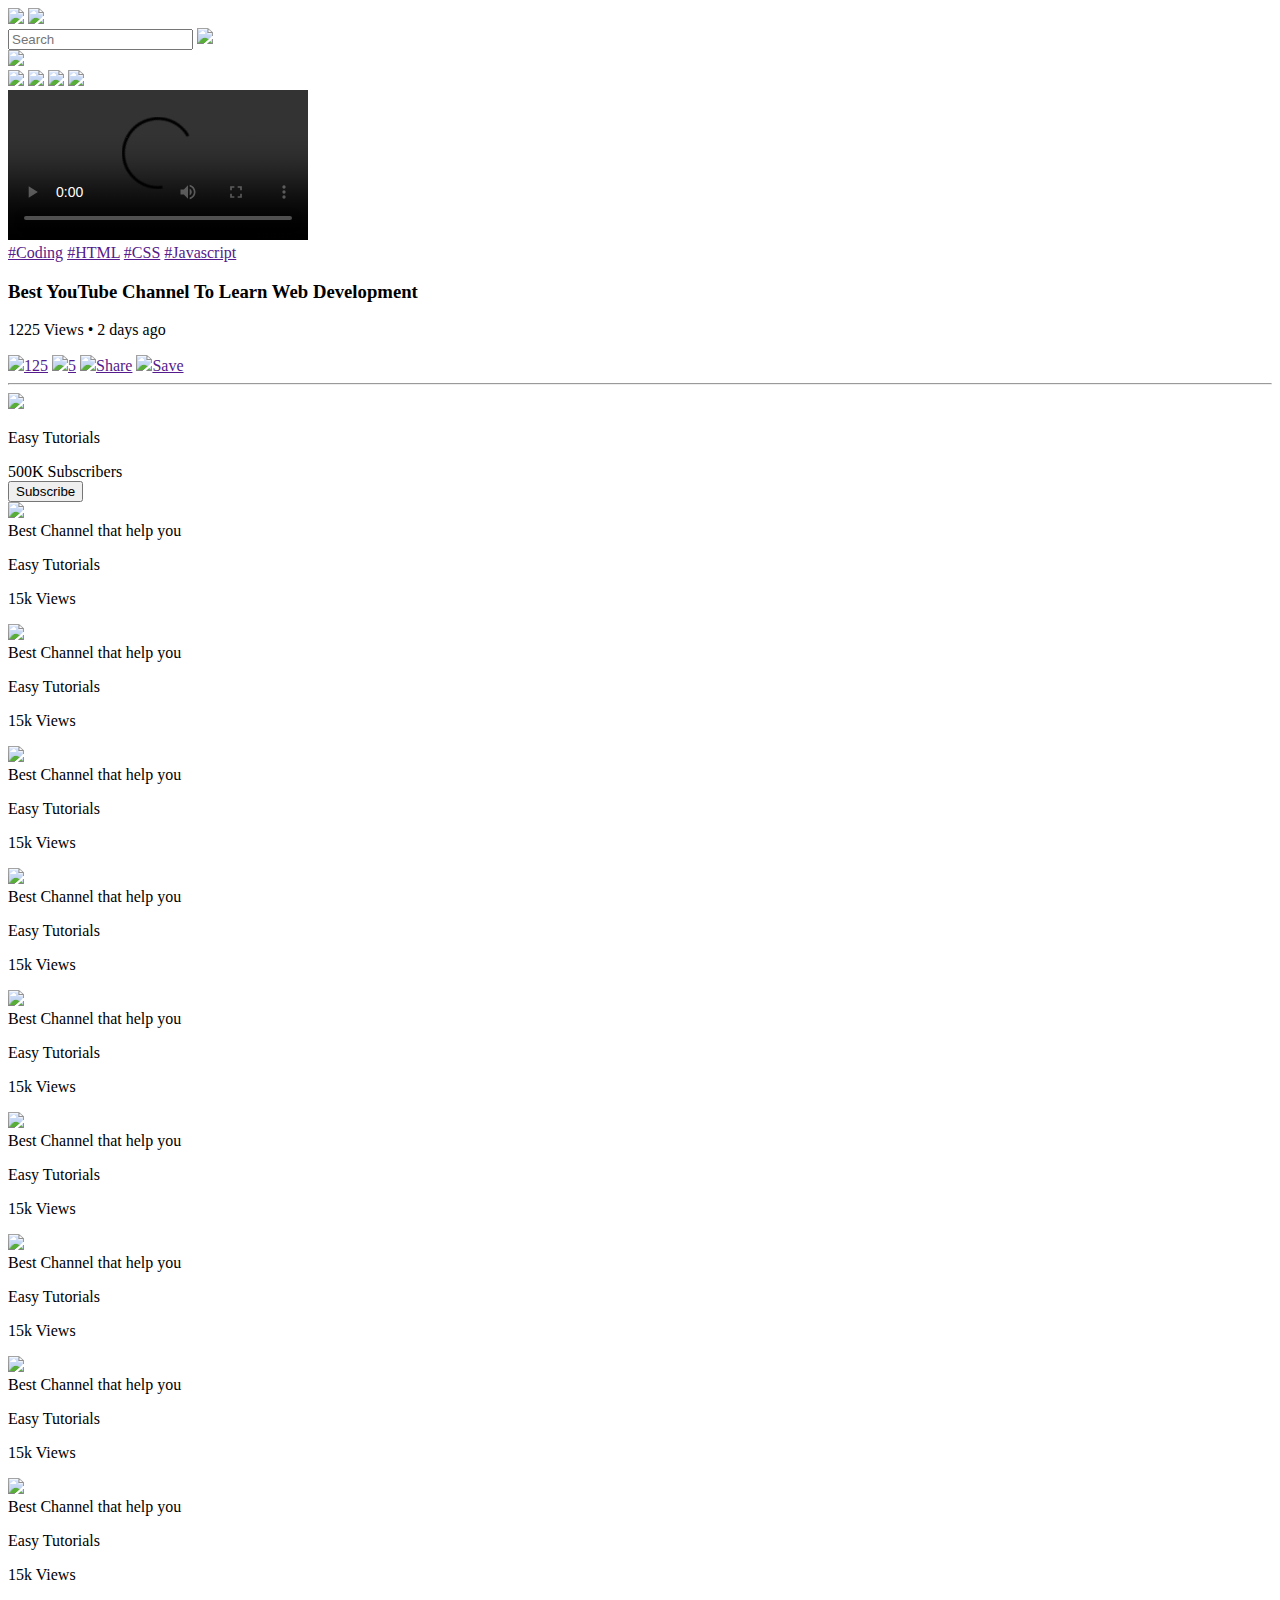
==== play-vedio.html @ 4012acb5 "Create play-vedio.html" ====
<!DOCTYPE html>
<html lang="en">
<head>
    <meta charset="UTF-8">
    <meta http-equiv="X-UA-Compatible" content="IE=edge">
    <meta name="viewport" content="width=device-width, initial-scale=1.0">
    <title>Play Vedio</title>
    <link rel="stylesheet" href="style.css">

</head>
<body>
    <nav class="flex-div">
        <div class="nav-left flex-div">
            <img src = "images/menu.png" class="menu-icon">
            <img src = "images/logo.png" class="logo">
        </div>
        <div class="nav-middle flex-div">
            <div class="search-box flex-div">
                <input type="text" placeholder="Search">
                <img src="images/search.png">
            </div> 
            <img src="images/voice-search.png" class="mic-icon">
        </div>
        <div class="nav-right flex-div" >
            <img src="images/upload.png">
            <img src="images/more.png">
            <img src="images/notification.png">
            <img src="images/Jack.png" class="user-icon">
        </div>
    </nav>

    <div class="container play-container">
        <div class="row">
            <div class="play-vedio">
                 <video controls> 
                    <source src="images/video.mp4" type="video/mp4"> 
                  </video> 

                  <div class="tags">
                    <a href="">#Coding</a>
                    <a href="">#HTML</a>
                    <a href="">#CSS</a>
                    <a href="">#Javascript</a>
                  </div>
                  <h3>Best YouTube Channel To Learn Web Development</h3>
                  <div class="play-vedio-info">
                    <p>1225 Views &bull; 2 days ago</p>
                    <div>
                        <a href=""><img src="images/like.png">125</a>
                        <a href=""><img src="images/dislike.png">5</a>
                        <a href=""><img src="images/share.png">Share</a>
                        <a href=""><img src="images/save.png">Save</a>
                      </div>  

                  </div>
                  <hr>
                  <div class="publisher">
                    <img src="images/Jack.png">
                    <div>
                        <p>Easy Tutorials</p>
                        <span>500K Subscribers</span>
                    </div>
                    <button type="button">Subscribe</button>
                  </div>
                  
            </div>
            <div class="right-sidebar">


                <div class="side-vedio-list">
                    <a  href="" class="small-thumbnail"><img src="images/thumbnail1.png"></a>
                     <div class="vid-info">
                        <a>Best Channel that help you</a>
                        <p>Easy Tutorials</p>
                        <p>15k Views</p>
                    </div>
                </div>

                <div class="side-vedio-list">
                    <a  href="" class="small-thumbnail"><img src="images/thumbnail2.png"></a>
                     <div class="vid-info">
                        <a>Best Channel that help you</a>
                        <p>Easy Tutorials</p>
                        <p>15k Views</p>
                    </div>
                </div>
                <div class="side-vedio-list">
                    <a  href="" class="small-thumbnail"><img src="images/thumbnail3.png"></a>
                     <div class="vid-info">
                        <a>Best Channel that help you</a>
                        <p>Easy Tutorials</p>
                        <p>15k Views</p>
                    </div>
                </div>
                <div class="side-vedio-list">
                    <a  href="" class="small-thumbnail"><img src="images/thumbnail4.png"></a>
                     <div class="vid-info">
                        <a>Best Channel that help you</a>
                        <p>Easy Tutorials</p>
                        <p>15k Views</p>
                    </div>
                </div>
                <div class="side-vedio-list">
                    <a  href="" class="small-thumbnail"><img src="images/thumbnail5.png"></a>
                     <div class="vid-info">
                        <a>Best Channel that help you</a>
                        <p>Easy Tutorials</p>
                        <p>15k Views</p>
                    </div>
                </div>
                <div class="side-vedio-list">
                    <a  href="" class="small-thumbnail"><img src="images/thumbnail6.png"></a>
                     <div class="vid-info">
                        <a>Best Channel that help you</a>
                        <p>Easy Tutorials</p>
                        <p>15k Views</p>
                    </div>
                </div>
                <div class="side-vedio-list">
                    <a  href="" class="small-thumbnail"><img src="images/thumbnail7.png"></a>
                     <div class="vid-info">
                        <a>Best Channel that help you</a>
                        <p>Easy Tutorials</p>
                        <p>15k Views</p>
                    </div>
                </div>
                <div class="side-vedio-list">
                    <a  href="" class="small-thumbnail"><img src="images/thumbnail8.png"></a>
                     <div class="vid-info">
                        <a>Best Channel that help you</a>
                        <p>Easy Tutorials</p>
                        <p>15k Views</p>
                    </div>
                </div>
                <div class="side-vedio-list">
                    <a  href="" class="small-thumbnail"><img src="images/thumbnail1.png"></a>
                     <div class="vid-info">
                        <a>Best Channel that help you</a>
                        <p>Easy Tutorials</p>
                        <p>15k Views</p>
                    </div>
                </div>
            </div>
        </div>
    </div>
</body>
</html>
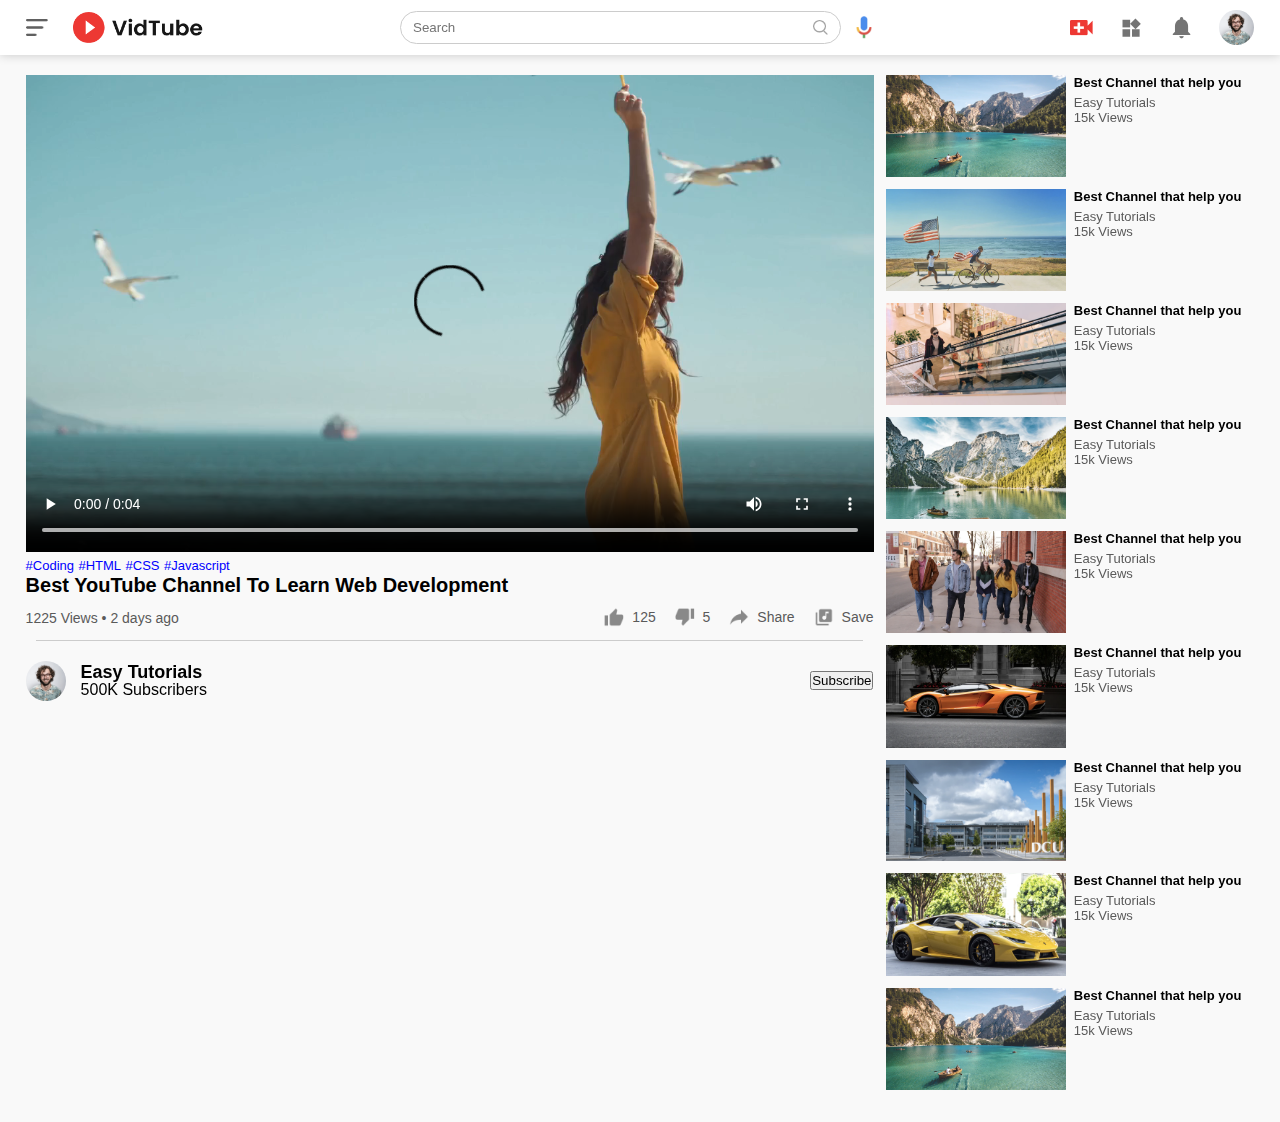
==== commit 5960ff68: "Update play-vedio.html" ====
--- a/play-vedio.html
+++ b/play-vedio.html
@@ -11,21 +11,21 @@
 <body>
     <nav class="flex-div">
         <div class="nav-left flex-div">
-            <img src = "images/menu.png" class="menu-icon">
-            <img src = "images/logo.png" class="logo">
+            <img src = "menu.png" class="menu-icon">
+            <img src = "logo.png" class="logo">
         </div>
         <div class="nav-middle flex-div">
             <div class="search-box flex-div">
                 <input type="text" placeholder="Search">
-                <img src="images/search.png">
+                <img src="search.png">
             </div> 
-            <img src="images/voice-search.png" class="mic-icon">
+            <img src="voice-search.png" class="mic-icon">
         </div>
         <div class="nav-right flex-div" >
-            <img src="images/upload.png">
-            <img src="images/more.png">
-            <img src="images/notification.png">
-            <img src="images/Jack.png" class="user-icon">
+            <img src="upload.png">
+            <img src="more.png">
+            <img src="notification.png">
+            <img src="Jack.png" class="user-icon">
         </div>
     </nav>
 
@@ -33,7 +33,7 @@
         <div class="row">
             <div class="play-vedio">
                  <video controls> 
-                    <source src="images/video.mp4" type="video/mp4"> 
+                    <source src="video.mp4" type="video/mp4"> 
                   </video> 
 
                   <div class="tags">
@@ -46,16 +46,16 @@
                   <div class="play-vedio-info">
                     <p>1225 Views &bull; 2 days ago</p>
                     <div>
-                        <a href=""><img src="images/like.png">125</a>
-                        <a href=""><img src="images/dislike.png">5</a>
-                        <a href=""><img src="images/share.png">Share</a>
-                        <a href=""><img src="images/save.png">Save</a>
+                        <a href=""><img src="like.png">125</a>
+                        <a href=""><img src="dislike.png">5</a>
+                        <a href=""><img src="share.png">Share</a>
+                        <a href=""><img src="save.png">Save</a>
                       </div>  
 
                   </div>
                   <hr>
                   <div class="publisher">
-                    <img src="images/Jack.png">
+                    <img src="Jack.png">
                     <div>
                         <p>Easy Tutorials</p>
                         <span>500K Subscribers</span>
@@ -68,7 +68,7 @@
 
 
                 <div class="side-vedio-list">
-                    <a  href="" class="small-thumbnail"><img src="images/thumbnail1.png"></a>
+                    <a  href="" class="small-thumbnail"><img src="thumbnail1.png"></a>
                      <div class="vid-info">
                         <a>Best Channel that help you</a>
                         <p>Easy Tutorials</p>
@@ -77,7 +77,7 @@
                 </div>
 
                 <div class="side-vedio-list">
-                    <a  href="" class="small-thumbnail"><img src="images/thumbnail2.png"></a>
+                    <a  href="" class="small-thumbnail"><img src="thumbnail2.png"></a>
                      <div class="vid-info">
                         <a>Best Channel that help you</a>
                         <p>Easy Tutorials</p>
@@ -85,7 +85,7 @@
                     </div>
                 </div>
                 <div class="side-vedio-list">
-                    <a  href="" class="small-thumbnail"><img src="images/thumbnail3.png"></a>
+                    <a  href="" class="small-thumbnail"><img src="thumbnail3.png"></a>
                      <div class="vid-info">
                         <a>Best Channel that help you</a>
                         <p>Easy Tutorials</p>
@@ -93,7 +93,7 @@
                     </div>
                 </div>
                 <div class="side-vedio-list">
-                    <a  href="" class="small-thumbnail"><img src="images/thumbnail4.png"></a>
+                    <a  href="" class="small-thumbnail"><img src="thumbnail4.png"></a>
                      <div class="vid-info">
                         <a>Best Channel that help you</a>
                         <p>Easy Tutorials</p>
@@ -101,7 +101,7 @@
                     </div>
                 </div>
                 <div class="side-vedio-list">
-                    <a  href="" class="small-thumbnail"><img src="images/thumbnail5.png"></a>
+                    <a  href="" class="small-thumbnail"><img src="thumbnail5.png"></a>
                      <div class="vid-info">
                         <a>Best Channel that help you</a>
                         <p>Easy Tutorials</p>
@@ -109,7 +109,7 @@
                     </div>
                 </div>
                 <div class="side-vedio-list">
-                    <a  href="" class="small-thumbnail"><img src="images/thumbnail6.png"></a>
+                    <a  href="" class="small-thumbnail"><img src="thumbnail6.png"></a>
                      <div class="vid-info">
                         <a>Best Channel that help you</a>
                         <p>Easy Tutorials</p>
@@ -117,7 +117,7 @@
                     </div>
                 </div>
                 <div class="side-vedio-list">
-                    <a  href="" class="small-thumbnail"><img src="images/thumbnail7.png"></a>
+                    <a  href="" class="small-thumbnail"><img src="thumbnail7.png"></a>
                      <div class="vid-info">
                         <a>Best Channel that help you</a>
                         <p>Easy Tutorials</p>
@@ -125,7 +125,7 @@
                     </div>
                 </div>
                 <div class="side-vedio-list">
-                    <a  href="" class="small-thumbnail"><img src="images/thumbnail8.png"></a>
+                    <a  href="" class="small-thumbnail"><img src="thumbnail8.png"></a>
                      <div class="vid-info">
                         <a>Best Channel that help you</a>
                         <p>Easy Tutorials</p>
@@ -133,7 +133,7 @@
                     </div>
                 </div>
                 <div class="side-vedio-list">
-                    <a  href="" class="small-thumbnail"><img src="images/thumbnail1.png"></a>
+                    <a  href="" class="small-thumbnail"><img src="thumbnail1.png"></a>
                      <div class="vid-info">
                         <a>Best Channel that help you</a>
                         <p>Easy Tutorials</p>
--- a/style.css
+++ b/style.css
@@ -0,0 +1,295 @@
+body{
+   
+}
+@import url('https://fonts.googleapis.com/css2?family=Poppins:ital,wght@0,100;0,200;0,300;0,400;0,500;0,600;0,700;0,800;0,900;1,100;1,200;1,600&display=swap');
+*{
+    margin: 0;
+    padding: 0;
+    font-family: 'poppins' , sans-serif;
+    box-sizing: border-box;
+}
+a{
+    text-decoration: none;
+    color : #5a5a5a;
+}
+img{
+    cursor: pointer;
+}
+.flex-div{
+    display: flex;
+    align-items: center;
+}
+nav{
+    padding: 10px 2%;
+    justify-content: space-between;
+    box-shadow: 0 0 10px rgba(0 , 0, 0, 0.2);
+    background: #fff;
+    position: sticky;
+    top:0;
+    z-index: 10;
+}
+.nav-right img{
+    width: 25px;
+    margin-right: 25px;
+}
+.nav-right .user-icon{
+    width: 35px;
+    border-radius: 50%;
+    margin-right: 0;
+}
+.nav-left .menu-icon{
+    width: 22px;
+    margin-right: 25px;
+}
+.nav-left .logo{
+    width: 130px;
+}
+.nav-middle .mic-icon{
+    width: 16px;
+
+}
+.nav-middle .search-box{
+    border: 1px solid #ccc;
+    margin-right: 15px;
+    padding: 8px 12px;
+    border-radius: 50px;
+}
+.nav-middle .search-box input{
+    width: 400px;
+    border: 0;
+    outline: 0;
+    background: transparent;
+}
+.nav-middle .search-box img{
+    width: 15px;
+}
+/* -----------sidebar------------------ */
+
+.sidebar{
+    background: #fff;
+    width: 15%;
+    height: 100vh;
+    position: fixed;
+    top: 0;
+    padding-left: 2%;
+    padding-top: 80px;
+}
+.shortcut-links a img{
+    width: 20px;
+    margin-right: 20px;
+}
+.shortcut-links a{
+    display: flex;
+    align-items: center;
+    margin-bottom: 20px;
+    width: fit-content;
+    flex-wrap: wrap;
+}
+.shortcut-links a:first-child{
+    color:#ed3833;
+}
+.sidebar hr{
+    border:0;
+    background: #ccc;
+    height: 1px;
+    width: 85%;
+}
+.subscribed-list h3{
+   font-size: 13px;
+   margin: 20px 0;
+   color: #5a5a5a; 
+}
+.subscribed-list a{
+    display: flex;
+    align-items: center;
+    margin-bottom: 20px;
+    width: fit-content;
+    flex-wrap: wrap;
+}
+.subscribed-list a img{
+    width: 25px;
+    border-radius: 50%;
+    margin-right: 20px;
+
+}
+.small-sidebar{
+    width: 5%;
+
+}
+.small-sidebar a p{
+    display: none;
+}
+.small-sidebar h3{
+    display: none;
+}
+.small-sidebar hr{
+    width: 50%;
+    margin-bottom: 25px;
+
+}
+/*---------------main-------------------*/
+
+.container{
+    background: #f9f9f9;
+    padding-top: 20px;
+    padding-left: 17%;
+    padding-right: 2%;
+    padding-bottom: 20px;
+}
+.large-container{
+    padding-left: 7%;
+}
+.banner{
+    width: 100%;
+}
+.banner img{
+    width: 100%;
+    
+    border-radius: 8px;   
+}
+.list-container{
+    display: grid;
+    grid-template-columns: repeat(auto-fit , minmax(300px , 1fr));    
+    grid-column-gap: 16px;
+    grid-row-gap:30px;
+    margin-top:15px;
+}
+.vid-list .thumbnail{
+    width:100%;
+    border-radius:5px;
+}
+.vid-list .flex-div{
+    align-items: flex-start;
+    margin-top: 7px;
+}
+.vid-list .flex-div img{
+    width: 35px;
+    margin-right: 10px;
+    border-radius: 50%;
+}
+.vid-info{
+    color:#5a5a5a;
+    font-size: 13px;
+}
+.vid-info a{
+    color:#000;
+    font-weight: 600;
+    display: block;
+    margin-bottom: 5px;
+}
+
+/*-------media query-----------*/
+
+@media (max-width : 900px){
+    .menu-icon{
+        display: none;
+    }
+    .sidebar{
+        display: none;
+    }
+    .container , .large-container{
+        padding-left: 5%;
+        padding-right: 5%;
+    }
+    .nav-right img{
+        display: none;
+    }
+    .nav-right .user-icon{
+        display: block;
+        width: 30px;
+    }
+    .nav-middle .search-box input{
+        width: 100px;
+    }
+    .nav-middle .mic-icon{
+        display: none;
+    }
+    .logo{
+        width: 90px;
+    }
+}
+
+/*--------NEW PAGE play-vedio.html css starts-----------------------------*/
+.play-container{
+    padding-left: 2%;
+}
+.row{
+    display: flex;
+    justify-content: space-between;
+    flex-wrap: wrap;
+}
+.play-vedio{
+    flex-basis: 69%;
+}
+.right-sidebar{
+    flex-basis: 30%;
+}
+.play-vedio video{
+    width: 100%;
+}
+.side-vedio-list{
+    display: flex;
+    justify-content: space-between;
+    margin-bottom: 8px;
+}
+.side-vedio-list img{
+    width: 100%;
+}
+.side-vedio-list .small-thumbnail{
+    flex-basis: 49%;
+}
+.side-vedio-list .vid-info{
+    flex-basis: 49%;
+}
+.play-vedio .tags a{
+    color:#0000ff;
+    font-size: 13px;
+}
+.play-vedio h3{
+    font-weight: 600;
+    font-size: 20px;
+}
+.play-vedio .play-vedio-info{
+    display: flex;
+    align-items: center;
+    justify-content: space-between;
+    flex-wrap: wrap;
+    margin-top: 10px;
+    font-size: 14px;
+    color:#5a5a5a;
+}
+.play-vedio .play-vedio-info a img{
+    width: 20px;
+    margin-right: 8px;
+}
+.play-vedio .play-vedio-info a{
+    display: inline-flex;
+    align-items: center;
+    margin-left: 15px;
+
+}
+.play-vedio  hr{
+    background: #ccc;
+    border: 0;
+    height: 1px;
+    margin: 10px 10px;
+}
+.publisher{
+    display: flex;
+    align-items: center;
+    margin-top: 20px;
+}
+.publisher div{
+    flex: 1;
+    line-height: 18px;
+}
+.publisher img{
+    border-radius: 50%;
+    margin-right: 15px;
+    width: 40px;
+}
+.publisher div p{
+    color:#000;
+    font-weight: 600;
+    font-size: 18px;
+}
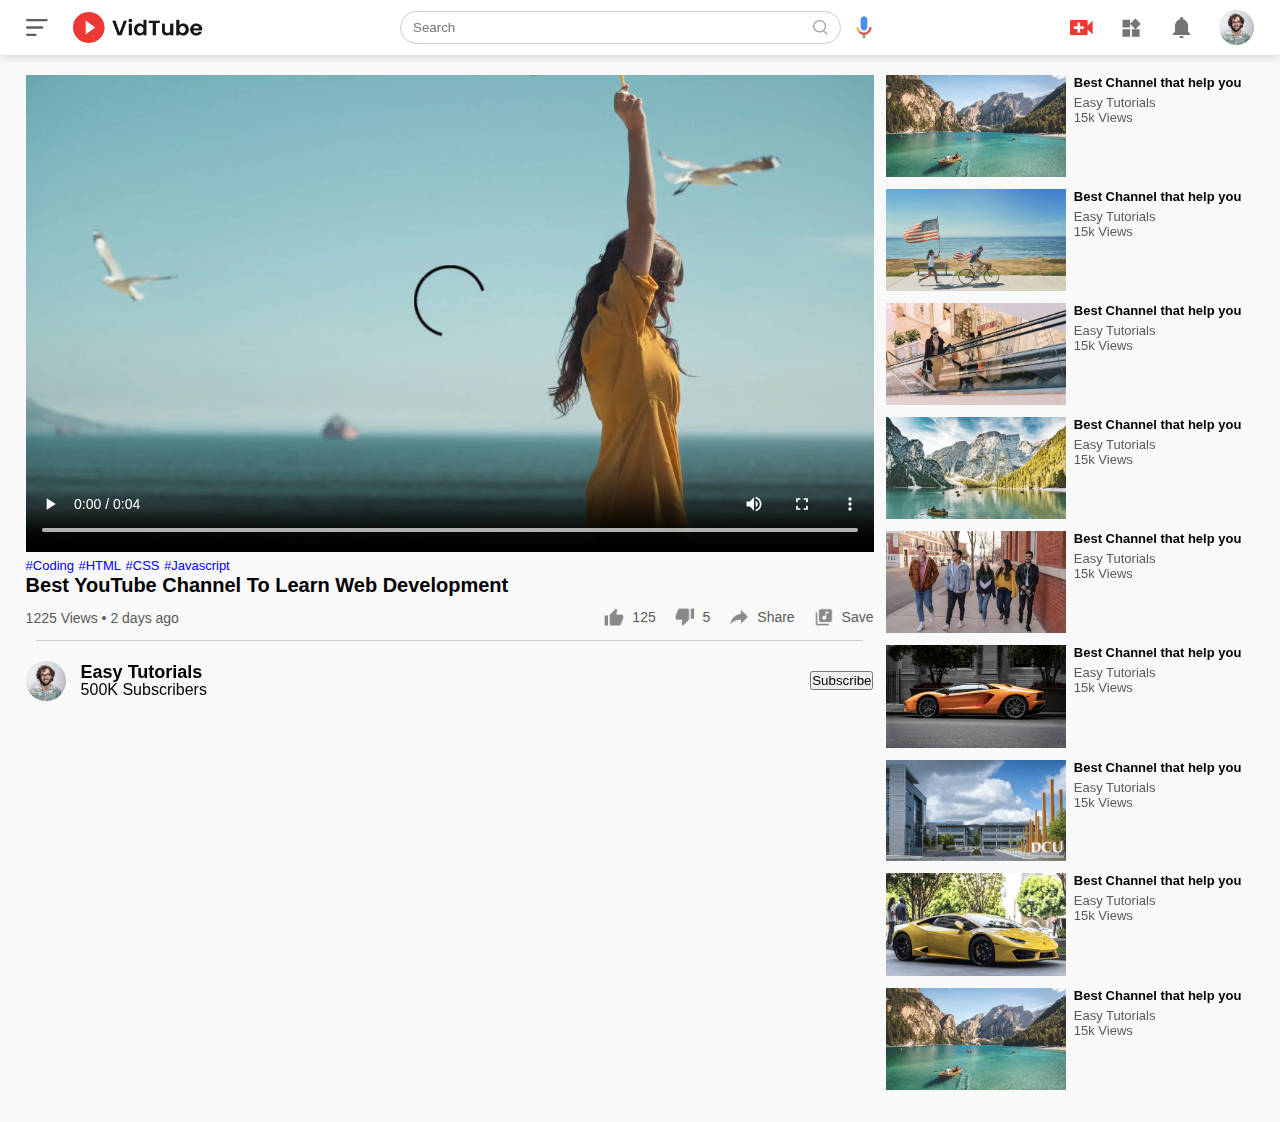
==== commit 0e10429d: "Update play-vedio.html" ====
--- a/play-vedio.html
+++ b/play-vedio.html
@@ -137,7 +137,7 @@
                      <div class="vid-info">
                         <a>Best Channel that help you</a>
                         <p>Easy Tutorials</p>
-                        <p>15k Views</p>
+                        <p>15k Views </p>
                     </div>
                 </div>
             </div>
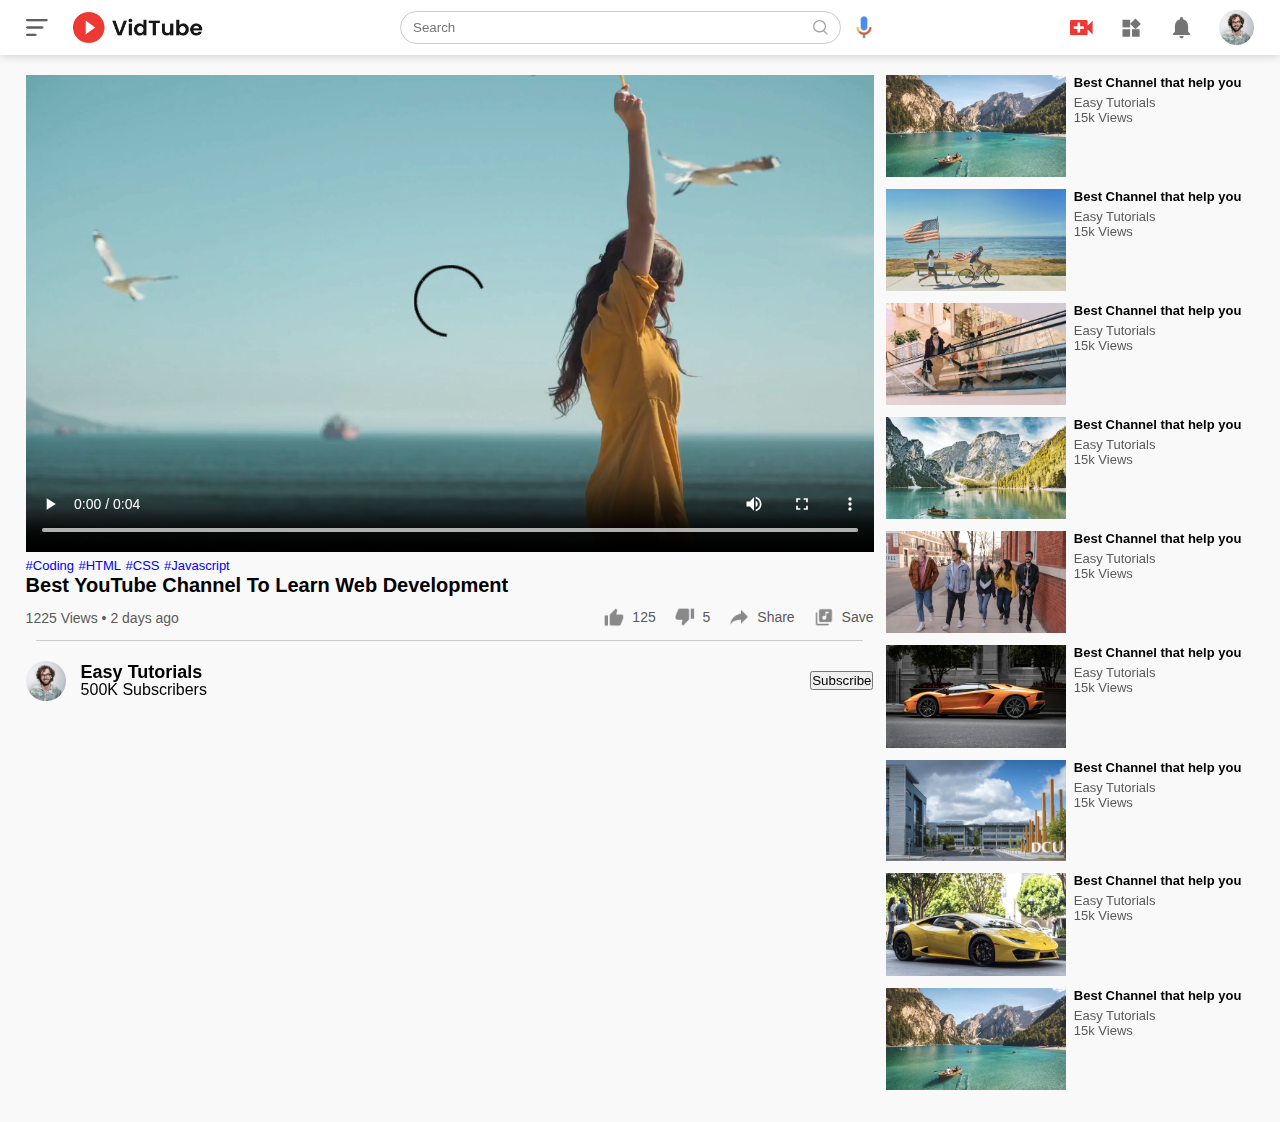
==== commit aedf4875: "Update play-vedio.html" ====
--- a/play-vedio.html
+++ b/play-vedio.html
@@ -143,5 +143,6 @@
             </div>
         </div>
     </div>
+      <script src="app.js"></script>
 </body>
 </html>
